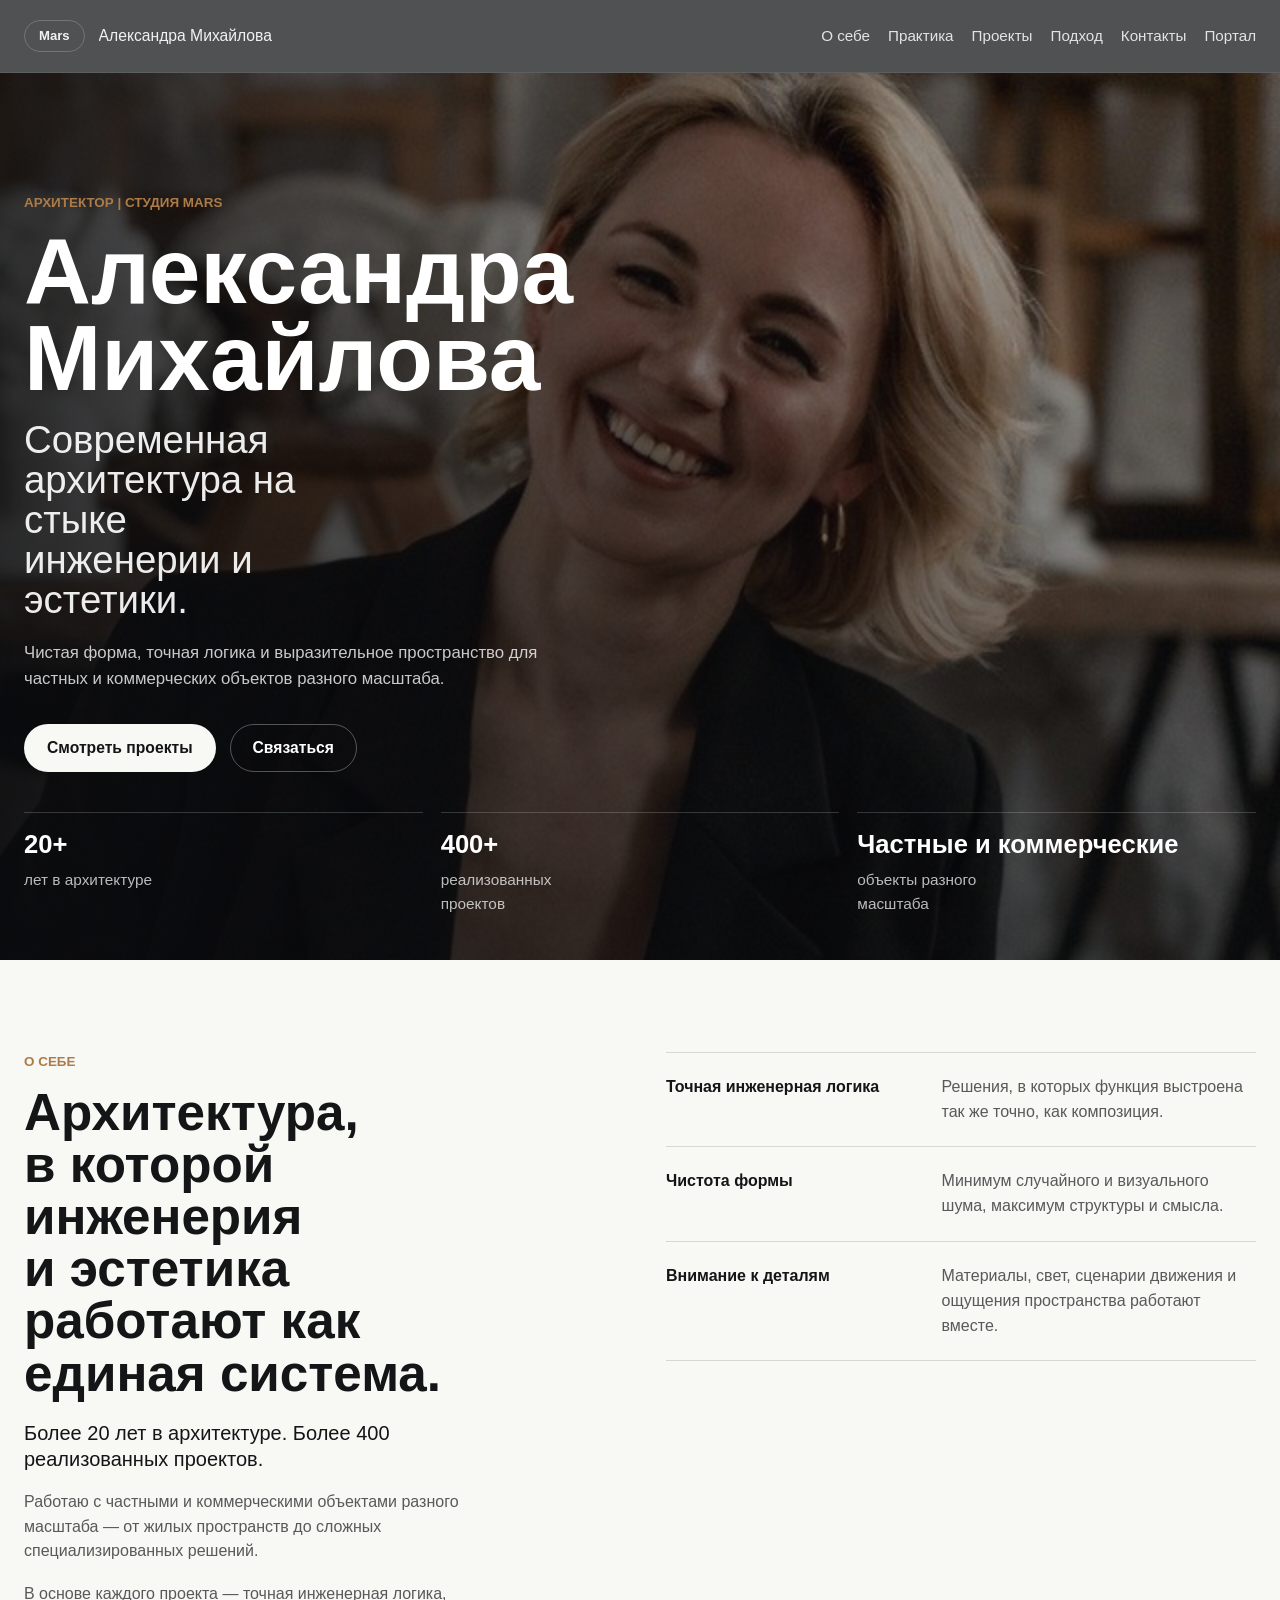
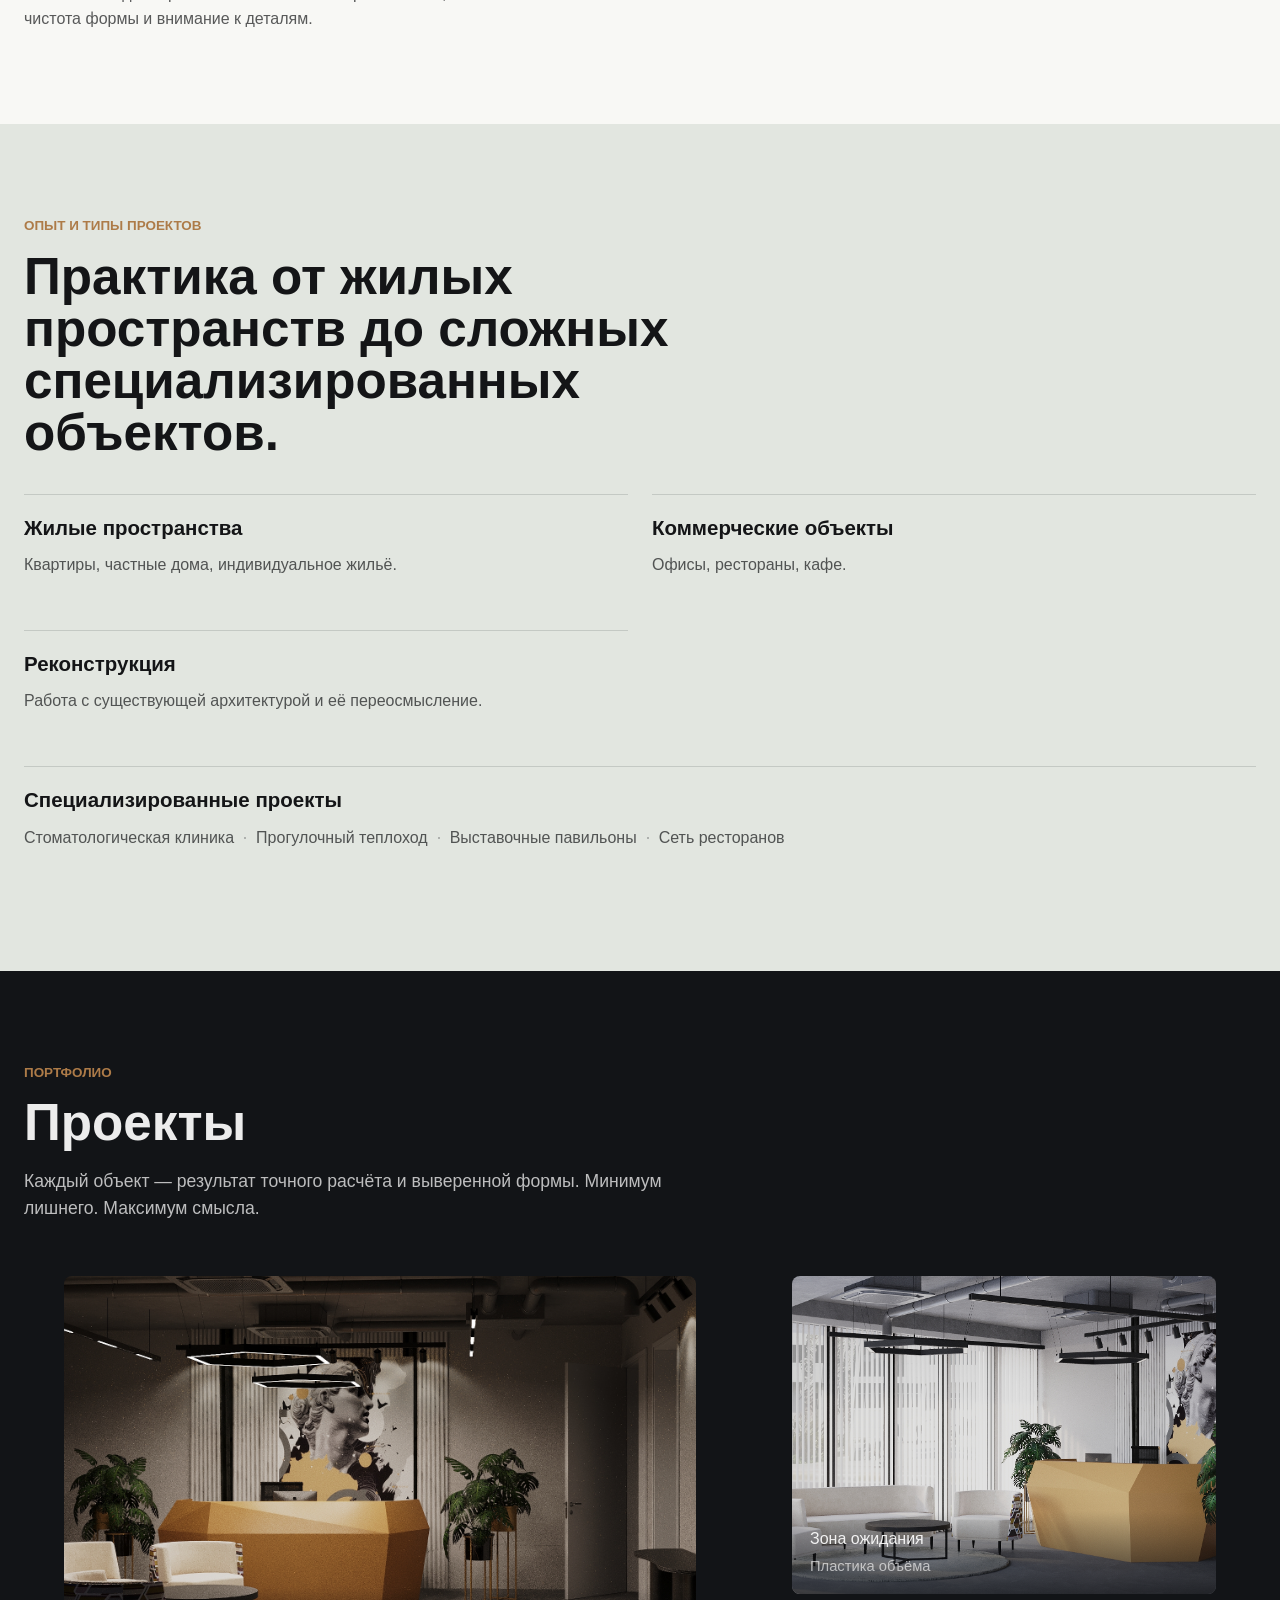
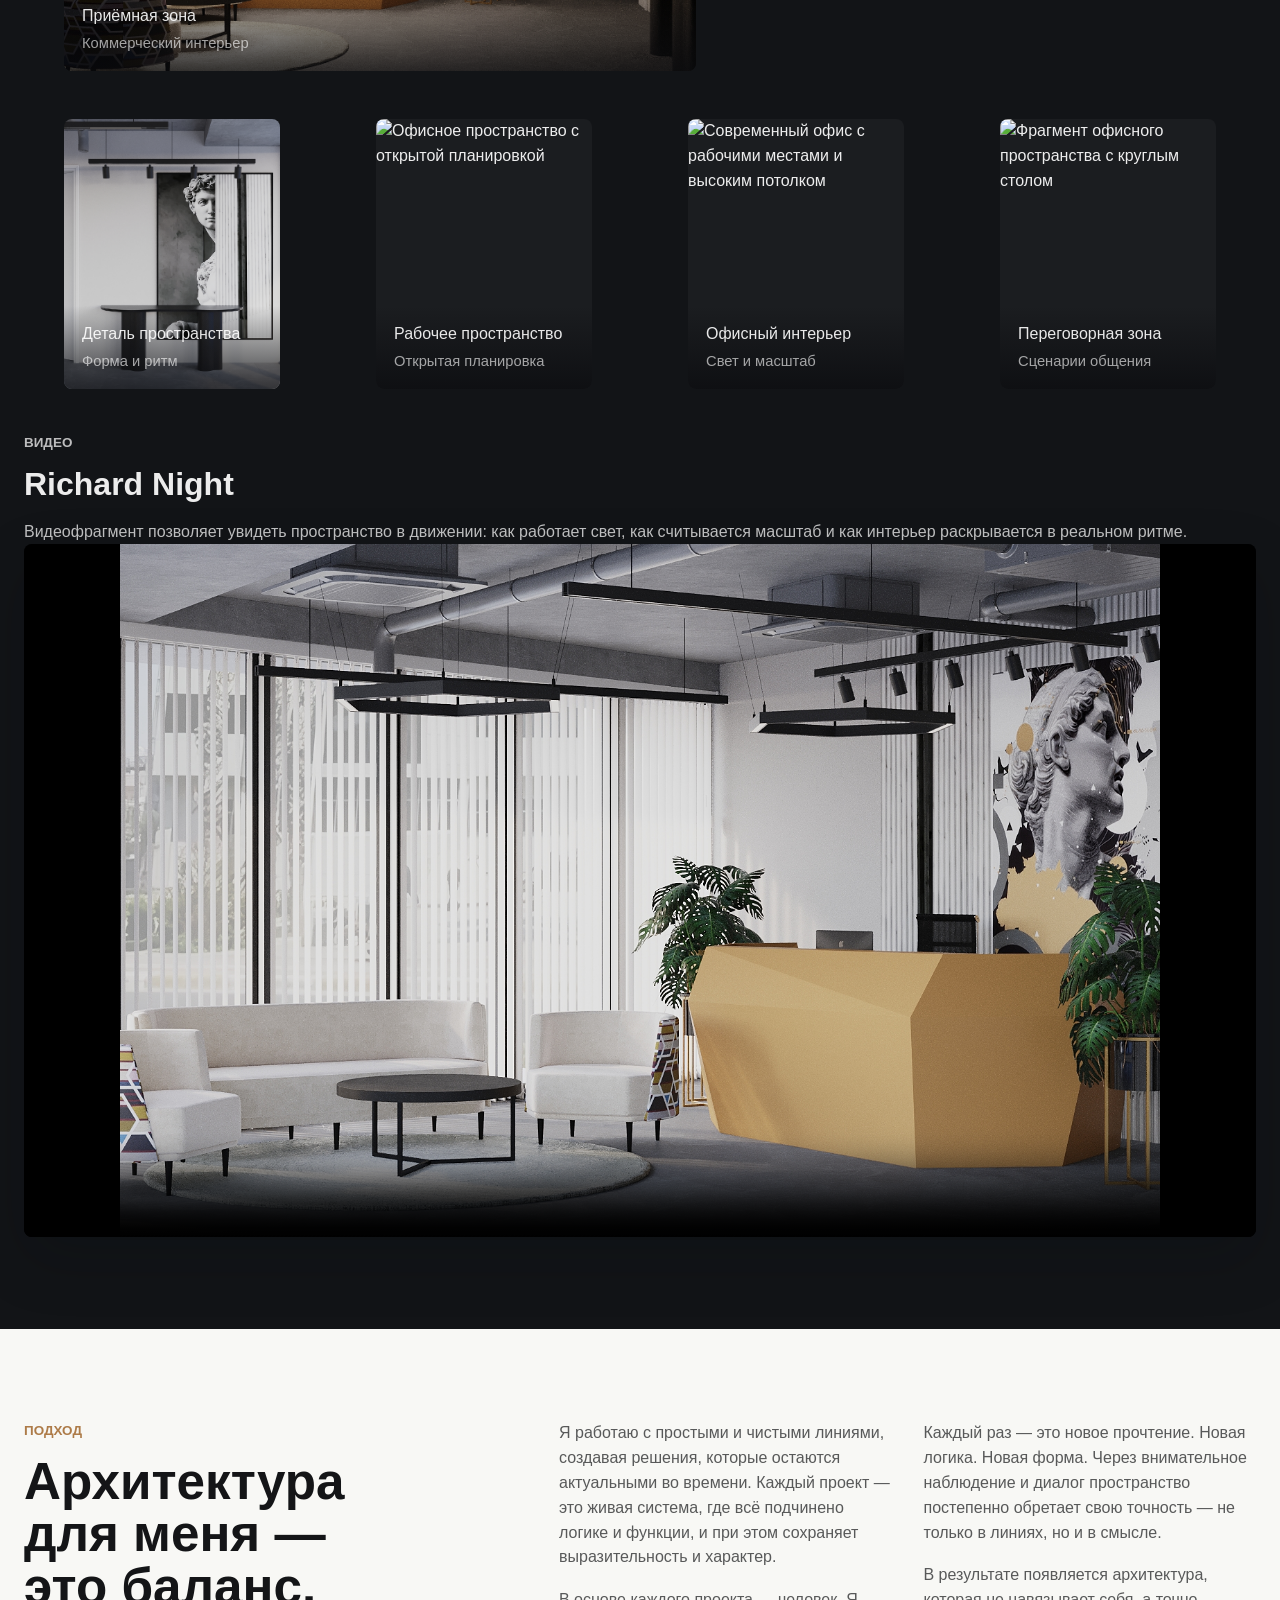
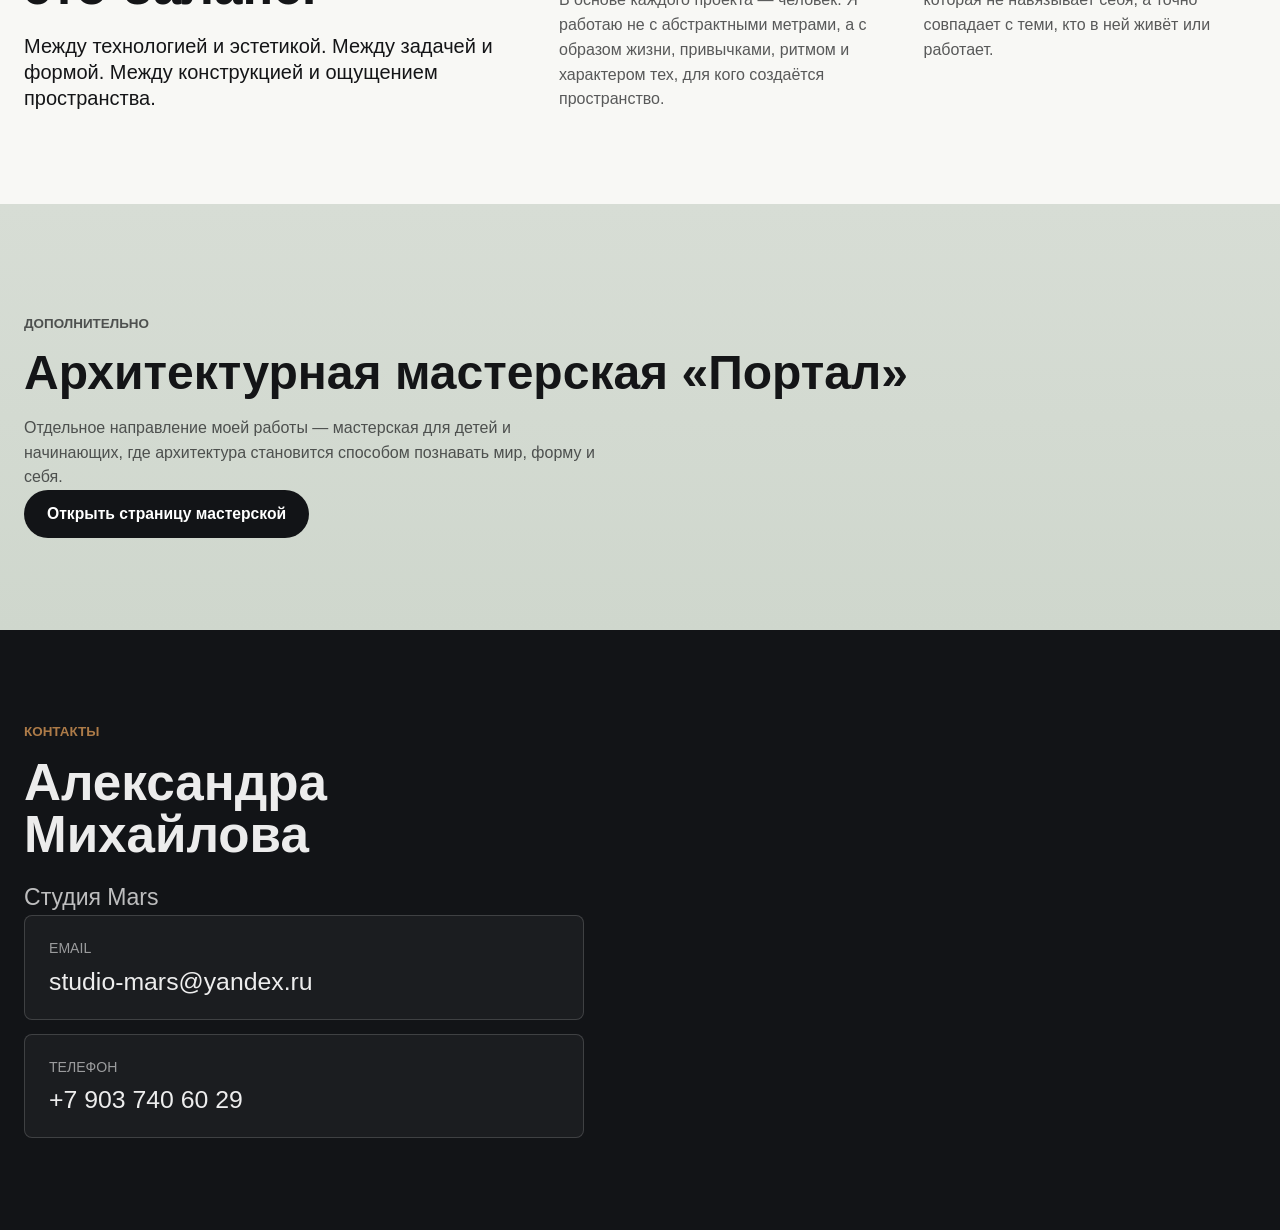
==== index.html @ 6233c2bf "Add files via upload" ====
<!doctype html>
<html lang="ru">
  <head>
    <meta charset="utf-8">
    <meta name="viewport" content="width=device-width, initial-scale=1">
    <title>Александра Михайлова | Архитектор | Студия Mars</title>
    <meta
      name="description"
      content="Портфолио архитектора Александры Михайловой: современные пространства на стыке инженерии и эстетики."
    >
    <link rel="stylesheet" href="styles.css">
  </head>
  <body class="page-home">
    <header class="site-header">
      <div class="shell header-inner">
        <a class="brand" href="#top" aria-label="На главную">
          <span class="brand-mark">Mars</span>
          <span class="brand-text">Александра Михайлова</span>
        </a>

        <nav class="site-nav" aria-label="Основная навигация">
          <a href="#about">О себе</a>
          <a href="#practice">Практика</a>
          <a href="#projects">Проекты</a>
          <a href="#approach">Подход</a>
          <a href="#contacts">Контакты</a>
          <a href="portal.html">Портал</a>
        </nav>
      </div>
    </header>

    <main id="top">
      <section class="hero">
        <img
          class="hero-image"
          src="photo_2026-04-25_10-05-01.jpg"
          alt="Современный интерьер общественного пространства"
        >
        <div class="hero-overlay"></div>
        <div class="shell hero-content">
          <div class="hero-copy">
            <p class="eyebrow">Архитектор | Студия Mars</p>
            <h1>Александра Михайлова</h1>
            <p class="hero-lead">Современная архитектура на стыке инженерии и эстетики.</p>
            <p class="hero-text">
              Чистая форма, точная логика и выразительное пространство для частных и
              коммерческих объектов разного масштаба.
            </p>

            <div class="hero-actions">
              <a class="button button-primary" href="#projects">Смотреть проекты</a>
              <a class="button button-secondary" href="#contacts">Связаться</a>
            </div>
          </div>

          <ul class="hero-stats" aria-label="Ключевые факты">
            <li>
              <strong>20+</strong>
              <span>лет в архитектуре</span>
            </li>
            <li>
              <strong>400+</strong>
              <span>реализованных проектов</span>
            </li>
            <li>
              <strong>Частные и коммерческие</strong>
              <span>объекты разного масштаба</span>
            </li>
          </ul>
        </div>
      </section>

      <section class="section section-light" id="about">
        <div class="shell section-grid section-grid-about">
          <div class="section-copy">
            <p class="section-label">О себе</p>
            <h2>Архитектура, в которой инженерия и эстетика работают как единая система.</h2>
            <p class="lead">
              Более 20 лет в архитектуре. Более 400 реализованных проектов.
            </p>
            <p>
              Работаю с частными и коммерческими объектами разного масштаба — от жилых
              пространств до сложных специализированных решений.
            </p>
            <p>
              В основе каждого проекта — точная инженерная логика, чистота формы и
              внимание к деталям.
            </p>
          </div>

          <div class="fact-column" aria-label="Основные принципы">
            <div class="fact-row">
              <span class="fact-title">Точная инженерная логика</span>
              <span class="fact-text">Решения, в которых функция выстроена так же точно, как композиция.</span>
            </div>
            <div class="fact-row">
              <span class="fact-title">Чистота формы</span>
              <span class="fact-text">Минимум случайного и визуального шума, максимум структуры и смысла.</span>
            </div>
            <div class="fact-row">
              <span class="fact-title">Внимание к деталям</span>
              <span class="fact-text">Материалы, свет, сценарии движения и ощущения пространства работают вместе.</span>
            </div>
          </div>
        </div>
      </section>

      <section class="section section-muted" id="practice">
        <div class="shell">
          <div class="section-intro">
            <p class="section-label">Опыт и типы проектов</p>
            <h2>Практика от жилых пространств до сложных специализированных объектов.</h2>
          </div>

          <div class="practice-grid">
            <article class="practice-item">
              <h3>Жилые пространства</h3>
              <p>Квартиры, частные дома, индивидуальное жильё.</p>
            </article>

            <article class="practice-item">
              <h3>Коммерческие объекты</h3>
              <p>Офисы, рестораны, кафе.</p>
            </article>

            <article class="practice-item">
              <h3>Реконструкция</h3>
              <p>Работа с существующей архитектурой и её переосмысление.</p>
            </article>

            <article class="practice-item practice-item-wide">
              <h3>Специализированные проекты</h3>
              <ul class="inline-list">
                <li>Стоматологическая клиника</li>
                <li>Прогулочный теплоход</li>
                <li>Выставочные павильоны</li>
                <li>Сеть ресторанов</li>
              </ul>
            </article>
          </div>
        </div>
      </section>

      <section class="section section-dark" id="projects">
        <div class="shell">
          <div class="section-intro section-intro-wide">
            <p class="section-label">Портфолио</p>
            <h2>Проекты</h2>
            <p class="section-note">
              Каждый объект — результат точного расчёта и выверенной формы.
              Минимум лишнего. Максимум смысла.
            </p>
          </div>

          <div class="gallery-grid">
            <figure class="gallery-item gallery-item-large">
              <img src="001%20(8).jpg" alt="Приёмная зона современного коммерческого интерьера" loading="lazy">
              <figcaption>
                <span>Приёмная зона</span>
                <span>Коммерческий интерьер</span>
              </figcaption>
            </figure>

            <figure class="gallery-item gallery-item-landscape">
              <img src="006.jpg" alt="Светлая зона ожидания с геометричной стойкой" loading="lazy">
              <figcaption>
                <span>Зона ожидания</span>
                <span>Пластика объёма</span>
              </figcaption>
            </figure>

            <figure class="gallery-item gallery-item-portrait">
              <img src="008.jpg" alt="Деталь интерьера с графичным настенным панно" loading="lazy">
              <figcaption>
                <span>Деталь пространства</span>
                <span>Форма и ритм</span>
              </figcaption>
            </figure>

            <figure class="gallery-item gallery-item-portrait">
              <img src="1_View030000.jpg" alt="Офисное пространство с открытой планировкой" loading="lazy">
              <figcaption>
                <span>Рабочее пространство</span>
                <span>Открытая планировка</span>
              </figcaption>
            </figure>

            <figure class="gallery-item gallery-item-portrait">
              <img src="1_View080000.jpg" alt="Современный офис с рабочими местами и высоким потолком" loading="lazy">
              <figcaption>
                <span>Офисный интерьер</span>
                <span>Свет и масштаб</span>
              </figcaption>
            </figure>

            <figure class="gallery-item gallery-item-portrait">
              <img src="1_View040000.jpg" alt="Фрагмент офисного пространства с круглым столом" loading="lazy">
              <figcaption>
                <span>Переговорная зона</span>
                <span>Сценарии общения</span>
              </figcaption>
            </figure>
          </div>

          <div class="media-block">
            <div class="media-copy">
              <p class="section-label">Видео</p>
              <h3>Richard Night</h3>
              <p>
                Видеофрагмент позволяет увидеть пространство в движении: как работает
                свет, как считывается масштаб и как интерьер раскрывается в реальном
                ритме.
              </p>
            </div>

            <div class="media-frame">
              <video controls preload="metadata" playsinline poster="006.jpg">
                <source src="Richard_Night.mp4" type="video/mp4">
                Ваш браузер не поддерживает воспроизведение видео.
              </video>
            </div>
          </div>
        </div>
      </section>

      <section class="section section-light" id="approach">
        <div class="shell section-grid section-grid-approach">
          <div class="section-copy">
            <p class="section-label">Подход</p>
            <h2>Архитектура для меня — это баланс.</h2>
            <p class="lead">
              Между технологией и эстетикой. Между задачей и формой. Между конструкцией и
              ощущением пространства.
            </p>
          </div>

          <div class="prose-columns">
            <p>
              Я работаю с простыми и чистыми линиями, создавая решения, которые остаются
              актуальными во времени. Каждый проект — это живая система, где всё
              подчинено логике и функции, и при этом сохраняет выразительность и
              характер.
            </p>
            <p>
              В основе каждого проекта — человек. Я работаю не с абстрактными метрами, а
              с образом жизни, привычками, ритмом и характером тех, для кого создаётся
              пространство.
            </p>
            <p>
              Каждый раз — это новое прочтение. Новая логика. Новая форма. Через
              внимательное наблюдение и диалог пространство постепенно обретает свою
              точность — не только в линиях, но и в смысле.
            </p>
            <p>
              В результате появляется архитектура, которая не навязывает себя, а точно
              совпадает с теми, кто в ней живёт или работает.
            </p>
          </div>
        </div>
      </section>

      <section class="section section-accent" id="portal-teaser">
        <div class="shell portal-teaser">
          <div class="portal-copy">
            <p class="section-label">Дополнительно</p>
            <h2>Архитектурная мастерская «Портал»</h2>
            <p>
              Отдельное направление моей работы — мастерская для детей и начинающих, где
              архитектура становится способом познавать мир, форму и себя.
            </p>
          </div>

          <a class="button button-dark" href="portal.html">Открыть страницу мастерской</a>
        </div>
      </section>

      <section class="section section-dark" id="contacts">
        <div class="shell contacts-grid">
          <div class="section-copy section-copy-contacts">
            <p class="section-label">Контакты</p>
            <h2>Александра Михайлова</h2>
            <p class="contact-subtitle">Студия Mars</p>
          </div>
          <div class="contact-list">
            <a class="contact-item" href="mailto:studio-mars@yandex.ru">
              <span class="contact-label">Email</span>
              <span class="contact-value">studio-mars@yandex.ru</span>
            </a>

            <a class="contact-item" href="tel:+79037406029">
              <span class="contact-label">Телефон</span>
              <span class="contact-value">+7 903 740 60 29</span>
            </a>
          </div>
        </div>
      </section>
    </main>
  </body>
</html>
---- styles.css ----
:root {
  color-scheme: light;
  --bg: #efefeb;
  --surface: #f8f8f5;
  --surface-strong: #dde1db;
  --text: #141517;
  --text-soft: rgba(20, 21, 23, 0.7);
  --text-inverse: rgba(255, 255, 255, 0.92);
  --line: rgba(20, 21, 23, 0.14);
  --line-strong: rgba(255, 255, 255, 0.16);
  --dark: #121417;
  --dark-soft: #1b1f23;
  --accent: #7a8568;
  --accent-strong: #ad7b48;
  --shadow: 0 22px 60px rgba(8, 10, 14, 0.18);
  --radius: 8px;
  --shell: min(1280px, calc(100% - 48px));
}

*,
*::before,
*::after {
  box-sizing: border-box;
}

html {
  scroll-behavior: smooth;
  width: 100%;
  max-width: 100%;
  overflow-x: hidden;
}

body {
  margin: 0;
  background: var(--bg);
  color: var(--text);
  font-family: "Segoe UI", Arial, sans-serif;
  line-height: 1.55;
  width: 100%;
  max-width: 100%;
  overflow-x: hidden;
}

img,
video {
  display: block;
  max-width: 100%;
}

a {
  color: inherit;
  text-decoration: none;
}

p,
h1,
h2,
h3,
ul {
  margin: 0;
}

ul {
  padding: 0;
  list-style: none;
}

.shell {
  width: var(--shell);
  max-width: 100%;
  margin: 0 auto;
}

.site-header {
  position: sticky;
  top: 0;
  z-index: 30;
  width: 100%;
  max-width: 100%;
  backdrop-filter: blur(16px);
  background: rgba(18, 20, 23, 0.72);
  border-bottom: 1px solid rgba(255, 255, 255, 0.08);
}

main,
.section,
.section-grid,
.section-copy,
.section-intro,
.portal-copy,
.fact-column,
.practice-grid,
.gallery-grid,
.media-block,
.contacts-grid,
.portal-teaser {
  max-width: 100%;
}

.header-inner {
  min-height: 72px;
  display: flex;
  align-items: center;
  justify-content: space-between;
  gap: 24px;
}

.brand {
  display: inline-flex;
  align-items: center;
  gap: 14px;
  color: var(--text-inverse);
  min-width: 0;
}

.brand-mark {
  display: inline-flex;
  align-items: center;
  justify-content: center;
  min-width: 54px;
  height: 32px;
  padding: 0 14px;
  border: 1px solid rgba(255, 255, 255, 0.2);
  border-radius: 999px;
  font-size: 0.82rem;
  font-weight: 600;
  letter-spacing: 0;
}

.brand-text {
  font-size: 0.98rem;
  font-weight: 500;
  white-space: nowrap;
  overflow: hidden;
  text-overflow: ellipsis;
}

.site-nav {
  display: flex;
  flex-wrap: wrap;
  justify-content: flex-end;
  gap: 18px;
}

.site-nav a {
  color: rgba(255, 255, 255, 0.84);
  font-size: 0.95rem;
  white-space: nowrap;
}

.site-nav a[aria-current="page"] {
  color: #fff;
}

.hero,
.inner-hero {
  position: relative;
  min-height: calc(100vh - 72px);
  overflow: clip;
}

.hero-image,
.inner-hero-image {
  position: absolute;
  inset: 0;
  width: 100%;
  height: 100%;
  object-fit: cover;
}

.hero-image {
  object-position: center center;
}

.inner-hero-image {
  object-position: center top;
}

.hero-overlay {
  position: absolute;
  inset: 0;
  background:
    linear-gradient(90deg, rgba(10, 11, 14, 0.8) 0%, rgba(10, 11, 14, 0.48) 42%, rgba(10, 11, 14, 0.18) 100%),
    linear-gradient(180deg, rgba(10, 11, 14, 0.1) 0%, rgba(10, 11, 14, 0.52) 100%);
}

.hero-content,
.inner-hero-content {
  position: relative;
  z-index: 1;
}

.hero-content {
  min-height: calc(100vh - 72px);
  display: grid;
  align-content: end;
  gap: 40px;
  padding-top: 120px;
  padding-bottom: 44px;
}

.inner-hero-content {
  min-height: calc(72vh - 72px);
  display: grid;
  align-content: end;
  gap: 18px;
  padding-top: 120px;
  padding-bottom: 72px;
  color: var(--text-inverse);
}

.hero-copy {
  max-width: 740px;
  color: var(--text-inverse);
}

.hero-copy,
.section-copy,
.section-intro,
.fact-row,
.practice-item,
.media-copy,
.portal-copy,
.contact-item,
.prose-columns,
.gallery-item figcaption {
  min-width: 0;
}

.eyebrow,
.section-label {
  font-size: 0.84rem;
  font-weight: 600;
  text-transform: uppercase;
  color: var(--accent-strong);
}

.hero h1,
.inner-hero h1 {
  max-width: 12ch;
  margin-top: 14px;
  font-size: clamp(3rem, 8vw, 5.8rem);
  line-height: 0.94;
  color: #fff;
  text-wrap: balance;
  hyphens: auto;
}

.hero-lead {
  max-width: 14ch;
  margin-top: 18px;
  font-size: clamp(1.45rem, 3vw, 2.5rem);
  line-height: 1.04;
  hyphens: auto;
}

.inner-hero .hero-lead {
  max-width: 20ch;
}

.hero-text {
  max-width: 34rem;
  margin-top: 20px;
  font-size: 1.05rem;
  color: rgba(255, 255, 255, 0.78);
  overflow-wrap: anywhere;
}

.hero-actions {
  display: flex;
  flex-wrap: wrap;
  gap: 14px;
  margin-top: 32px;
}

.button {
  display: inline-flex;
  align-items: center;
  justify-content: center;
  min-height: 48px;
  padding: 0 22px;
  border-radius: 999px;
  border: 1px solid transparent;
  font-size: 0.98rem;
  font-weight: 600;
  text-align: center;
  transition: background-color 0.2s ease, border-color 0.2s ease, color 0.2s ease;
}

.button-primary {
  background: var(--surface);
  color: var(--text);
}

.button-primary:hover {
  background: #fff;
}

.button-secondary {
  border-color: rgba(255, 255, 255, 0.3);
  color: #fff;
}

.button-secondary:hover {
  background: rgba(255, 255, 255, 0.08);
}

.button-dark {
  background: var(--dark);
  color: #fff;
}

.button-dark:hover {
  background: var(--dark-soft);
}

.hero-stats {
  display: grid;
  grid-template-columns: repeat(3, minmax(0, 1fr));
  gap: 18px;
  color: #fff;
}

.hero-stats li {
  padding-top: 18px;
  border-top: 1px solid rgba(255, 255, 255, 0.18);
  min-height: 102px;
}

.hero-stats strong {
  display: block;
  margin-bottom: 10px;
  font-size: clamp(1.35rem, 2vw, 1.8rem);
  line-height: 1.06;
  overflow-wrap: anywhere;
}

.hero-stats span {
  display: block;
  max-width: 18ch;
  color: rgba(255, 255, 255, 0.72);
  font-size: 0.96rem;
  overflow-wrap: anywhere;
}

.section {
  padding: 92px 0;
}

.section-light {
  background: var(--surface);
}

.section-muted {
  background: #e2e6e0;
}

.section-dark {
  background: var(--dark);
  color: var(--text-inverse);
}

.section-accent {
  background: linear-gradient(180deg, #d7ddd5 0%, #cfd7cd 100%);
}

.section-grid {
  display: grid;
  gap: 52px;
}

.section-grid-about,
.section-grid-approach,
.contacts-grid,
.portal-teaser,
.media-block {
  grid-template-columns: repeat(12, minmax(0, 1fr));
}

.contacts-grid {
  align-items: start;
}

.section-copy {
  grid-column: span 5;
}

.section-copy h2,
.section-intro h2 {
  margin-top: 14px;
  font-size: clamp(2rem, 4vw, 3.2rem);
  line-height: 1.02;
  max-width: 100%;
  text-wrap: balance;
  hyphens: auto;
}

.lead {
  margin-top: 20px;
  font-size: 1.25rem;
  line-height: 1.3;
  overflow-wrap: anywhere;
}

.section-copy p:not(.section-label):not(.lead) {
  margin-top: 18px;
  color: var(--text-soft);
  overflow-wrap: anywhere;
}

.section-dark .section-copy p:not(.section-label):not(.lead),
.section-dark .section-note,
.section-dark .media-copy p {
  color: rgba(255, 255, 255, 0.72);
}

.fact-column {
  grid-column: 7 / -1;
  border-top: 1px solid var(--line);
}

.fact-row {
  display: grid;
  grid-template-columns: minmax(0, 1fr) minmax(0, 1.25fr);
  gap: 24px;
  padding: 22px 0;
  border-bottom: 1px solid var(--line);
}

.fact-title {
  font-weight: 600;
  overflow-wrap: anywhere;
}

.fact-text {
  color: var(--text-soft);
  overflow-wrap: anywhere;
}

.section-intro {
  max-width: 820px;
}

.section-intro-wide {
  max-width: 920px;
}

.section-note {
  margin-top: 18px;
  max-width: 44rem;
  font-size: 1.1rem;
  overflow-wrap: anywhere;
}

.practice-grid {
  display: grid;
  grid-template-columns: repeat(12, minmax(0, 1fr));
  gap: 24px;
  margin-top: 34px;
}

.practice-item {
  grid-column: span 6;
  padding: 22px 0 28px;
  border-top: 1px solid var(--line);
}

.practice-item h3 {
  font-size: 1.28rem;
  line-height: 1.1;
  overflow-wrap: anywhere;
}

.practice-item p,
.inline-list {
  margin-top: 14px;
  color: var(--text-soft);
  overflow-wrap: anywhere;
}

.practice-item-wide {
  grid-column: 1 / -1;
}

.inline-list {
  display: flex;
  flex-wrap: wrap;
  gap: 10px 22px;
}

.inline-list li {
  position: relative;
}

.inline-list li:not(:last-child)::after {
  content: "";
  position: absolute;
  right: -12px;
  top: 50%;
  width: 2px;
  height: 2px;
  margin-top: -1px;
  border-radius: 50%;
  background: currentColor;
  opacity: 0.48;
}

.gallery-grid {
  display: grid;
  grid-template-columns: repeat(12, minmax(0, 1fr));
  gap: 16px;
  margin-top: 38px;
}

.gallery-item {
  position: relative;
  overflow: clip;
  border-radius: var(--radius);
  background: rgba(255, 255, 255, 0.04);
  min-height: 0;
}

.gallery-item-large {
  grid-column: span 7;
  aspect-ratio: 16 / 10;
}

.gallery-item-landscape {
  grid-column: span 5;
  aspect-ratio: 4 / 3;
}

.gallery-item-portrait {
  grid-column: span 3;
  aspect-ratio: 4 / 5;
}

.gallery-item img {
  width: 100%;
  height: 100%;
  object-fit: cover;
}

.gallery-item figcaption {
  position: absolute;
  inset: auto 0 0 0;
  display: grid;
  gap: 4px;
  padding: 16px 18px;
  background: linear-gradient(180deg, transparent 0%, rgba(10, 11, 14, 0.74) 100%);
  color: rgba(255, 255, 255, 0.9);
  font-size: 0.92rem;
}

.gallery-item figcaption span:first-child {
  font-size: 1rem;
}

.gallery-item figcaption span:last-child {
  color: rgba(255, 255, 255, 0.62);
}

.media-block {
  align-items: center;
  gap: 28px;
  margin-top: 28px;
}

.media-copy {
  grid-column: span 4;
}

.media-copy h3 {
  margin-top: 14px;
  font-size: 2rem;
  line-height: 1.05;
  overflow-wrap: anywhere;
}

.media-copy p {
  margin-top: 18px;
  overflow-wrap: anywhere;
}

.media-frame {
  grid-column: 5 / -1;
  border-radius: var(--radius);
  overflow: clip;
  background: #090a0c;
  box-shadow: var(--shadow);
}

.media-frame video {
  width: 100%;
  aspect-ratio: 16 / 9;
  background: #000;
}

.prose-columns {
  grid-column: 6 / -1;
  column-count: 2;
  column-gap: 32px;
}

.prose-columns p {
  break-inside: avoid;
  margin-bottom: 18px;
  color: var(--text-soft);
}

.portal-teaser {
  align-items: center;
  gap: 24px;
}

.portal-copy {
  grid-column: span 8;
}

.portal-copy h2 {
  margin-top: 14px;
  font-size: clamp(2rem, 4vw, 3rem);
  line-height: 1.02;
  max-width: 100%;
  text-wrap: balance;
  hyphens: auto;
}

.portal-copy p {
  margin-top: 18px;
  max-width: 36rem;
  color: var(--text-soft);
  overflow-wrap: anywhere;
}

.portal-teaser .button {
  grid-column: 10 / -1;
  justify-self: end;
}

.contact-list {
  grid-column: 7 / -1;
  display: grid;
  gap: 14px;
  width: 100%;
  max-width: 560px;
  justify-self: end;
}

.contact-item {
  display: grid;
  gap: 8px;
  padding: 22px 24px;
  border: 1px solid var(--line-strong);
  border-radius: var(--radius);
  background: rgba(255, 255, 255, 0.04);
}

.contact-label {
  color: rgba(255, 255, 255, 0.56);
  font-size: 0.88rem;
  text-transform: uppercase;
}

.contact-value {
  font-size: clamp(1.1rem, 2vw, 1.55rem);
  line-height: 1.15;
  overflow-wrap: anywhere;
}

.section-copy-contacts h2 {
  max-width: 11ch;
  font-size: clamp(2.25rem, 4vw, 4rem);
}

.contact-subtitle {
  margin-top: 18px;
  font-size: clamp(1.1rem, 1.8vw, 1.45rem);
  color: rgba(255, 255, 255, 0.72);
}

.portal-essay .prose-columns {
  margin-top: 16px;
}

@media (max-width: 1080px) {
  .section-grid-about,
  .section-grid-approach,
  .contacts-grid,
  .portal-teaser,
  .media-block {
    grid-template-columns: minmax(0, 1fr);
  }

  .section-copy,
  .fact-column,
  .media-copy,
  .media-frame,
  .portal-copy,
  .portal-teaser .button,
  .contact-list,
  .prose-columns {
    grid-column: 1 / -1;
  }

  .hero-stats,
  .practice-grid,
  .gallery-grid {
    grid-template-columns: repeat(6, minmax(0, 1fr));
  }

  .gallery-item,
  .gallery-item-large,
  .gallery-item-landscape,
  .gallery-item-portrait {
    grid-column: span 3;
  }

  .gallery-item-large,
  .gallery-item-landscape {
    grid-column: span 6;
  }

  .gallery-item-portrait {
    aspect-ratio: 4 / 5;
  }

  .portal-teaser .button {
    justify-self: start;
  }
}

@media (max-width: 760px) {
  :root {
    --shell: calc(100% - 28px);
  }

  .header-inner {
    padding: 12px 0 10px;
    align-items: flex-start;
    flex-direction: column;
    gap: 10px;
  }

  .brand {
    width: 100%;
    gap: 10px;
  }

  .brand-mark {
    min-width: 48px;
    height: 30px;
    padding: 0 12px;
  }

  .brand-text {
    max-width: calc(100% - 84px);
    font-size: 0.9rem;
  }

  .site-nav {
    width: 100%;
    display: grid;
    grid-template-columns: repeat(2, minmax(0, 1fr));
    gap: 8px 16px;
    justify-content: stretch;
  }

  .site-nav a {
    padding: 4px 0;
    font-size: 0.88rem;
    white-space: normal;
    min-width: 0;
  }

  .hero-content,
  .inner-hero-content {
    padding-top: 112px;
    padding-bottom: 28px;
    gap: 24px;
  }

  .hero,
  .inner-hero {
    min-height: max(640px, calc(100svh - 72px));
  }

  .hero-image {
    object-position: 62% center;
  }

  .inner-hero-image {
    object-position: 64% top;
  }

  .hero h1,
  .inner-hero h1 {
    max-width: none;
    font-size: clamp(2.4rem, 11vw, 4.1rem);
    line-height: 1.1;
    text-wrap: pretty;
    overflow-wrap: normal;
    word-break: normal;
  }

  .hero-lead {
    max-width: none;
    margin-top: 16px;
    font-size: clamp(1.1rem, 5vw, 1.8rem);
    line-height: 1.15;
    overflow-wrap: normal;
    word-break: normal;
  }

  .hero-text {
    margin-top: 18px;
    max-width: none;
    font-size: 0.96rem;
    overflow-wrap: break-word;
  }

  .hero-actions {
    display: grid;
    grid-template-columns: 1fr;
    gap: 12px;
    margin-top: 24px;
  }

  .hero-actions .button,
  .portal-teaser .button {
    width: 100%;
    white-space: normal;
  }

  .button {
    min-height: 50px;
  }

  .hero-stats li {
    min-height: auto;
    padding-top: 14px;
  }

  .hero-stats strong {
    margin-bottom: 8px;
  }

  .hero-stats {
    grid-template-columns: 1fr;
    gap: 14px;
  }

  .section {
    padding: 64px 0;
  }

  .section-copy h2,
  .section-intro h2,
  .portal-copy h2,
  .section-copy-contacts h2 {
    font-size: clamp(1.8rem, 8vw, 2.7rem);
    line-height: 1.15;
    text-wrap: pretty;
    overflow-wrap: anywhere;
    word-break: normal;
  }

  .lead {
    margin-top: 16px;
    font-size: 1.08rem;
    overflow-wrap: break-word;
  }

  .fact-row {
    grid-template-columns: 1fr;
    gap: 10px;
    padding: 18px 0;
  }

  .practice-grid,
  .gallery-grid {
    grid-template-columns: 1fr;
  }

  .practice-item {
    grid-column: 1 / -1;
  }

  .gallery-grid {
    gap: 14px;
    margin-top: 28px;
  }

  .gallery-item,
  .gallery-item-large,
  .gallery-item-landscape,
  .gallery-item-portrait {
    grid-column: 1 / -1;
    aspect-ratio: 4 / 3;
  }

  .gallery-item-portrait {
    aspect-ratio: 3 / 4;
  }

  .gallery-item figcaption {
    padding: 12px 14px;
    font-size: 0.88rem;
  }

  .media-block {
    gap: 18px;
    margin-top: 22px;
  }

  .media-copy h3 {
    font-size: clamp(1.8rem, 9vw, 2.35rem);
    overflow-wrap: break-word;
  }

  .prose-columns {
    column-count: 1;
  }

  .contact-list {
    max-width: none;
    justify-self: stretch;
  }

  .contact-item {
    padding: 18px 18px;
  }

  .contact-value {
    font-size: clamp(1rem, 6vw, 1.3rem);
    overflow-wrap: anywhere;
  }
}

@media (max-width: 520px) {
  .brand-text {
    max-width: calc(100% - 84px);
    font-size: 0.86rem;
  }

  .hero-content,
  .inner-hero-content {
    padding-top: 104px;
  }

  .hero h1,
  .inner-hero h1 {
    font-size: clamp(2.35rem, 11.5vw, 3.4rem);
  }

  .hero-lead {
    font-size: clamp(1.06rem, 6vw, 1.48rem);
  }

  .inner-hero .hero-lead {
    max-width: 18ch;
  }

  .hero-text,
  .section-note,
  .portal-copy p,
  .prose-columns p,
  .practice-item p,
  .fact-text {
    font-size: 0.96rem;
  }
}

@media (max-width: 420px) {
  .hero h1,
  .inner-hero h1 {
    font-size: clamp(2.1rem, 10.5vw, 2.9rem);
  }

  .section-copy h2,
  .section-intro h2,
  .portal-copy h2,
  .section-copy-contacts h2 {
    font-size: clamp(1.72rem, 8.8vw, 2.2rem);
  }
}
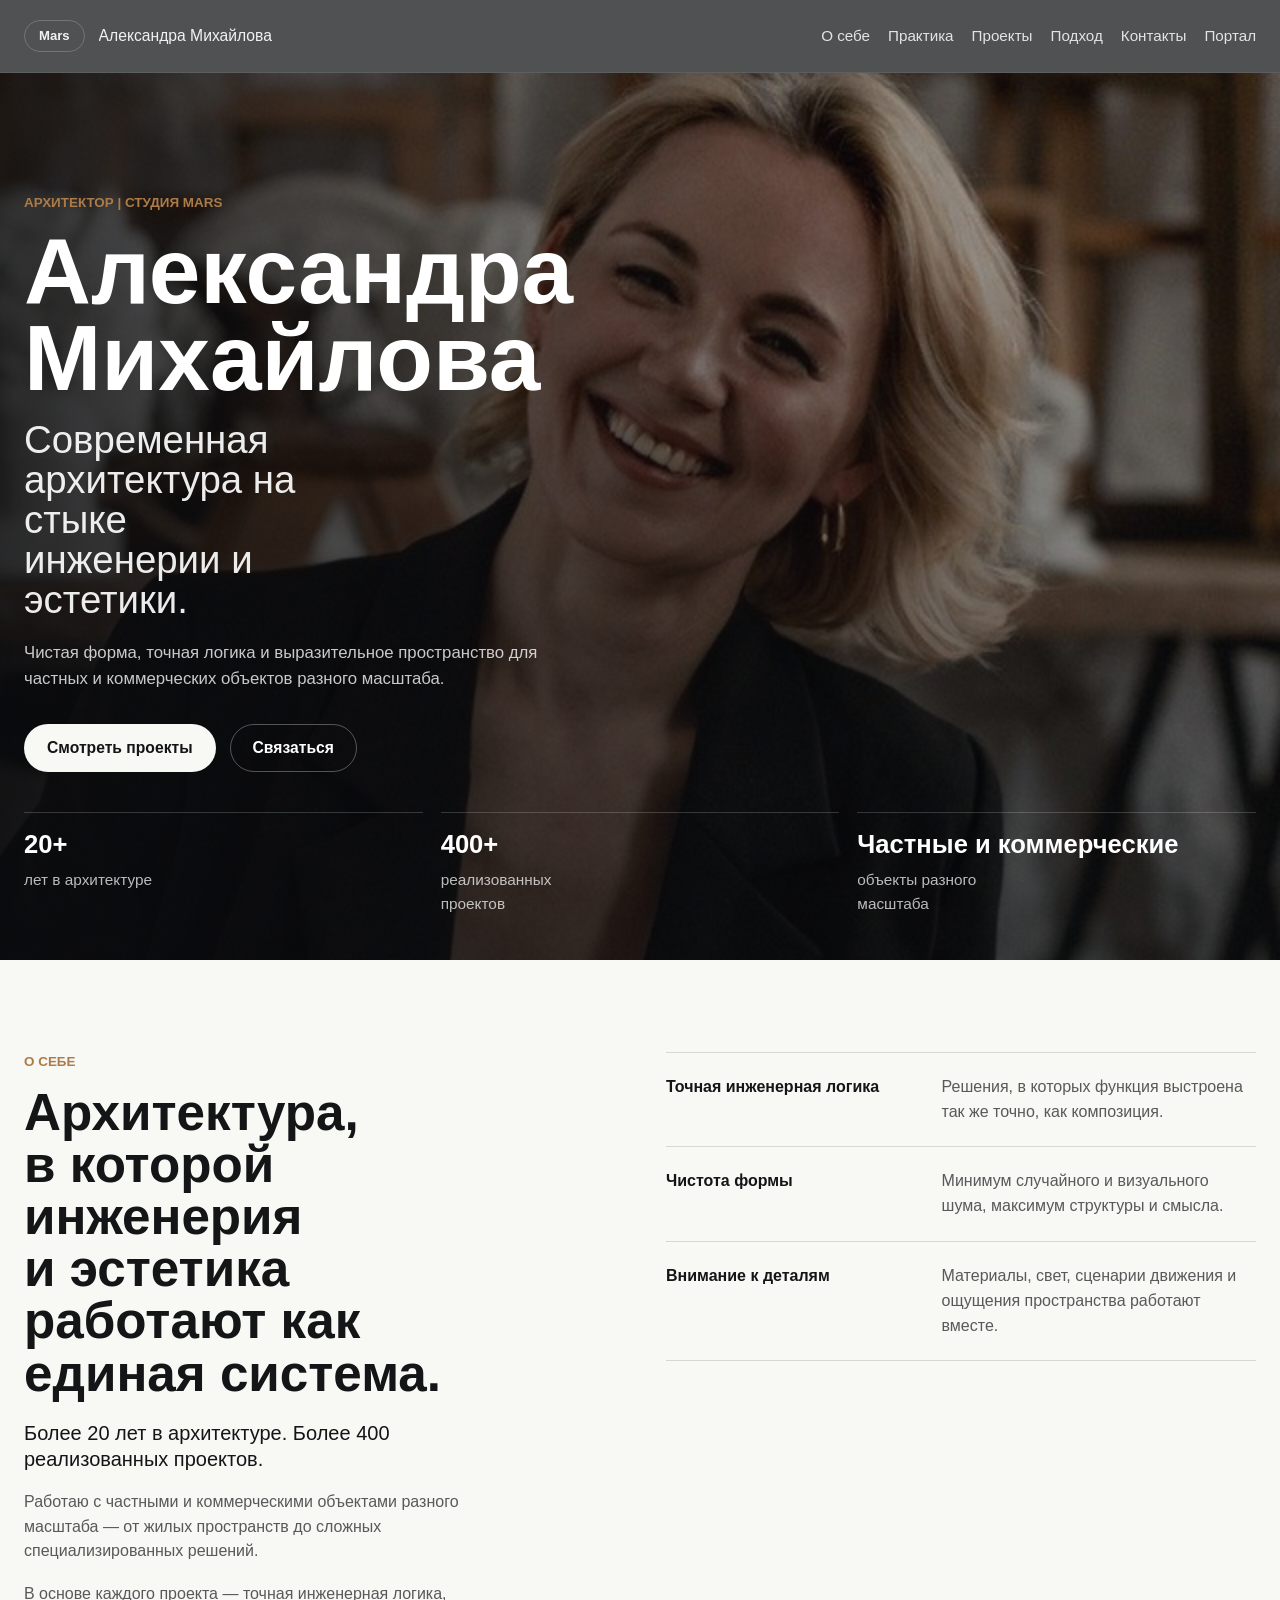
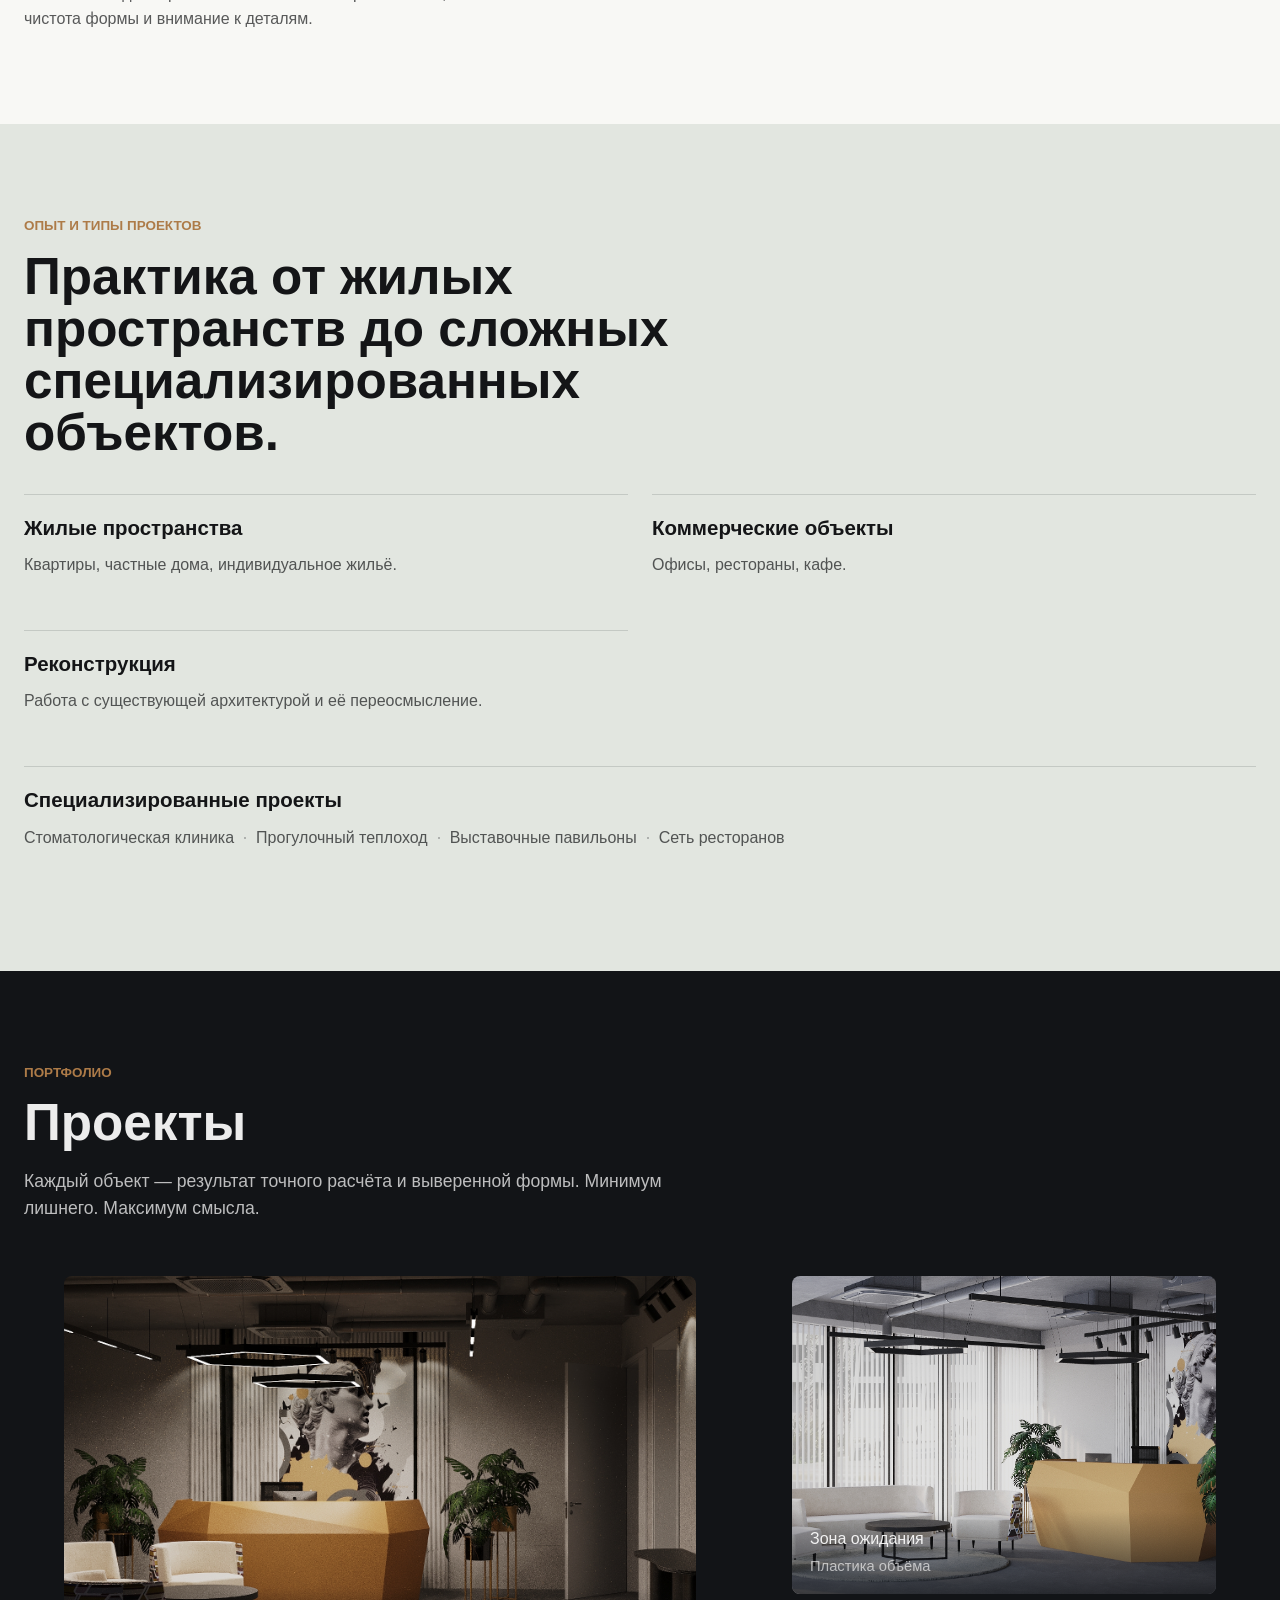
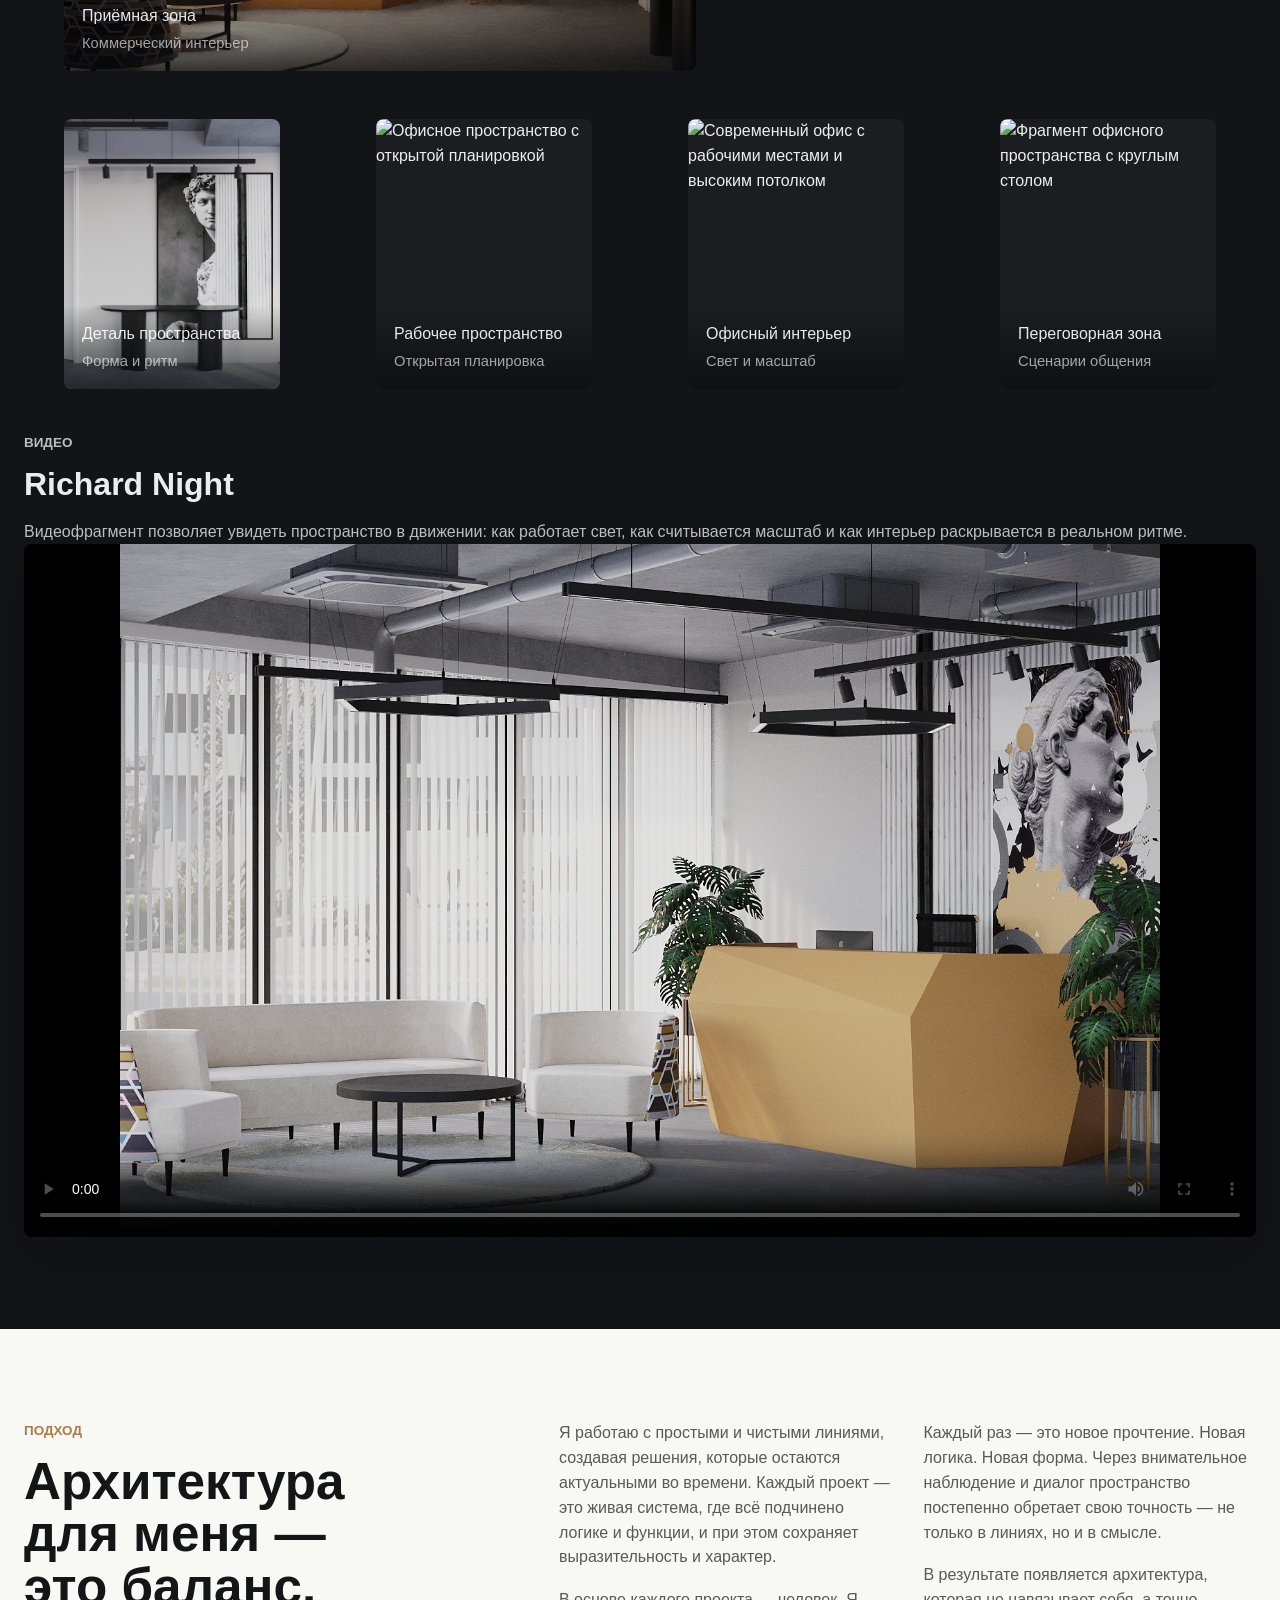
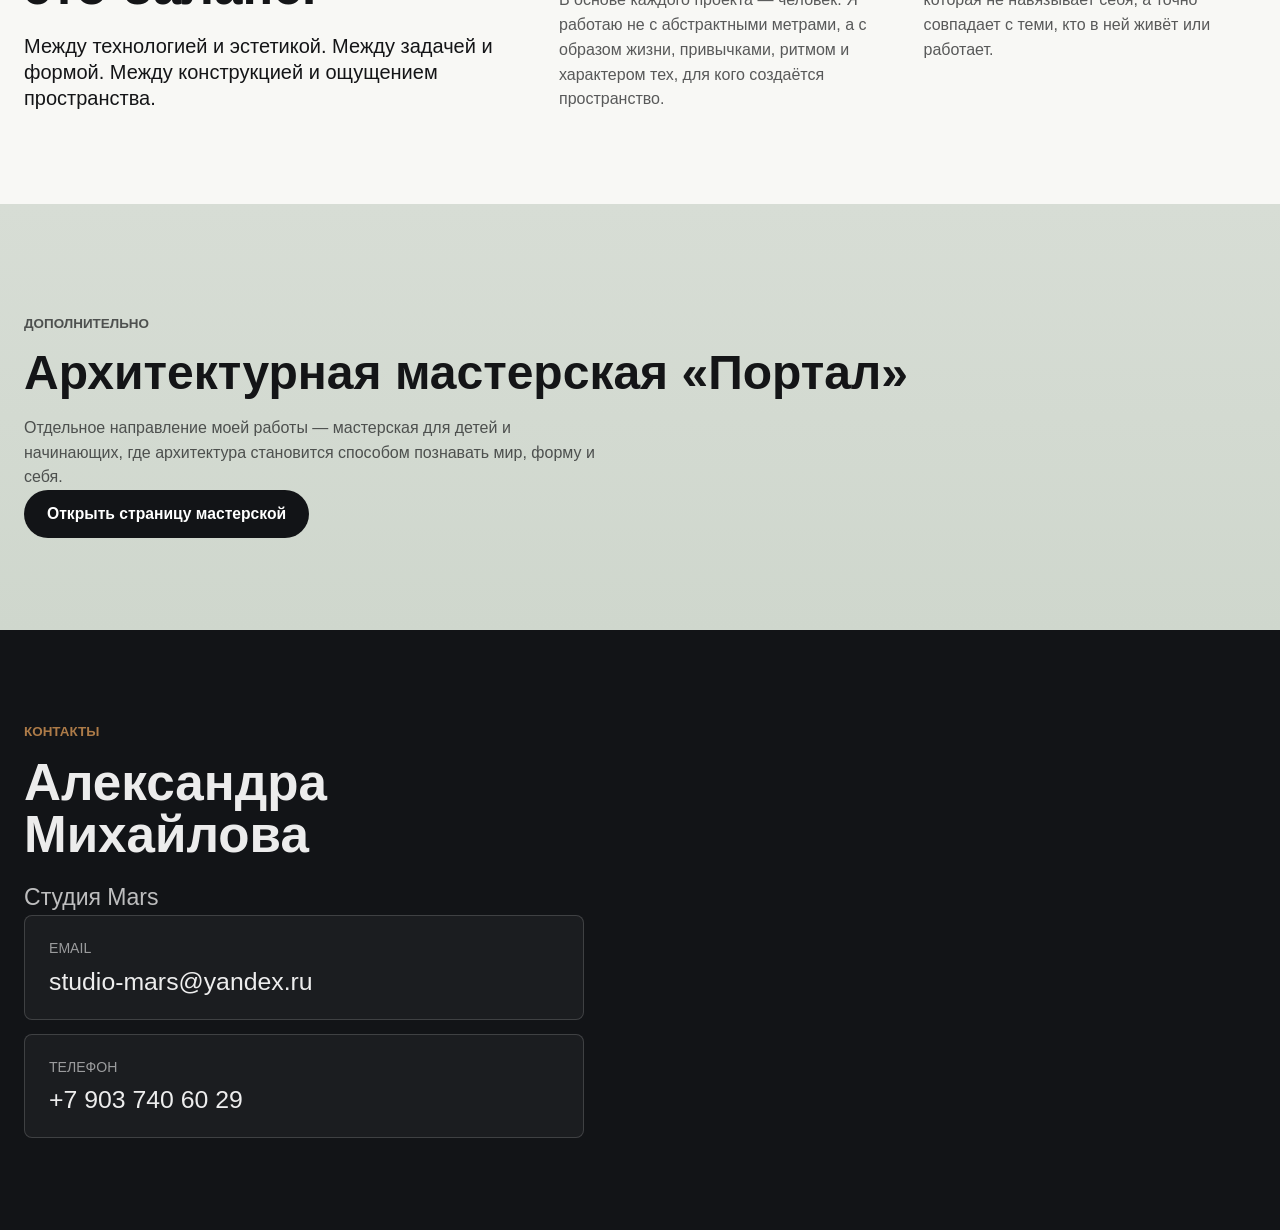
==== commit e3235597: "Update index.html" ====
--- a/index.html
+++ b/index.html
@@ -215,7 +215,7 @@
 
             <div class="media-frame">
               <video controls preload="metadata" playsinline poster="006.jpg">
-                <source src="Richard_Night.mp4" type="video/mp4">
+                <source src="compressed_richard_night.mp4" type="video/mp4">
                 Ваш браузер не поддерживает воспроизведение видео.
               </video>
             </div>
